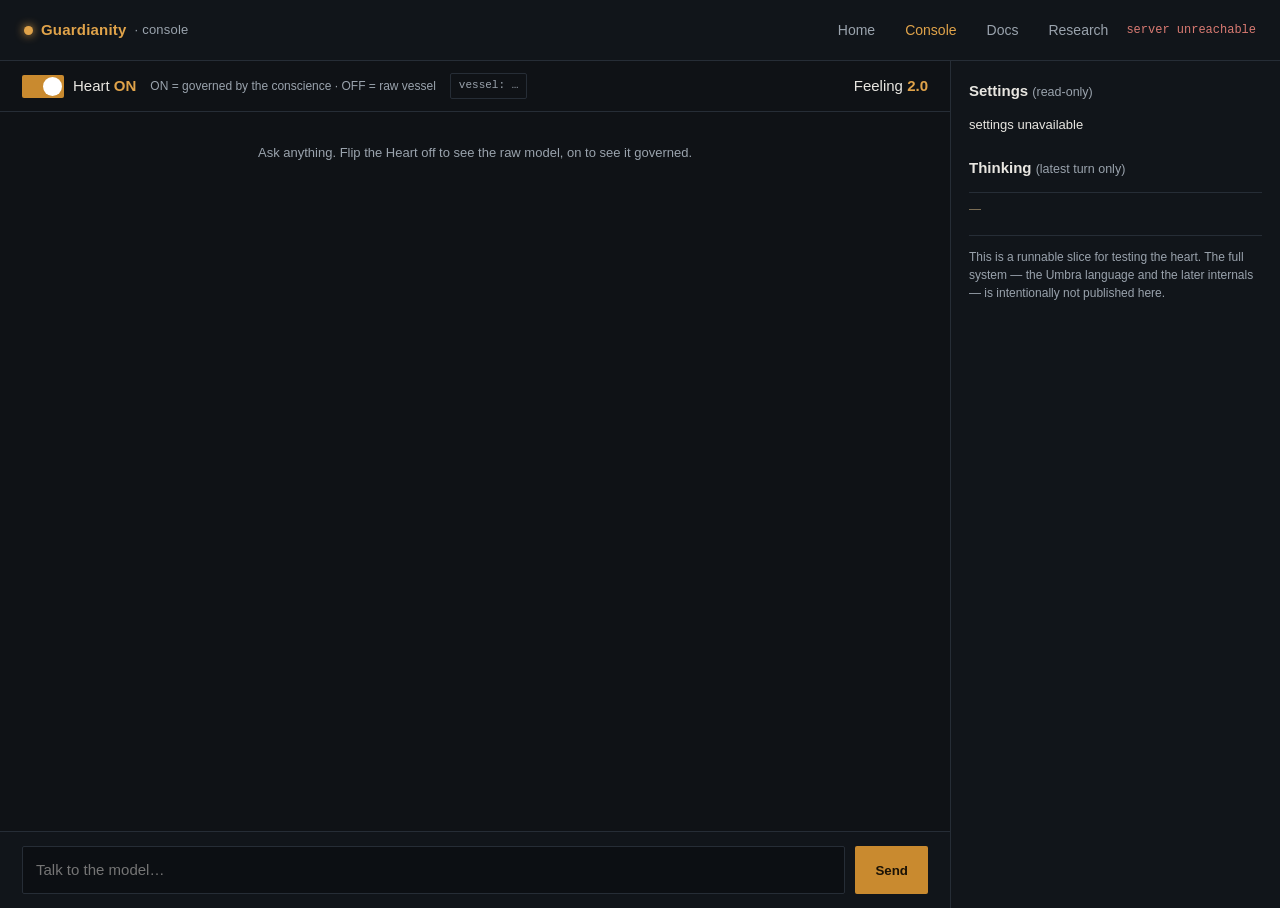
==== web/console.html @ 6e6632e7 "Renji — Google hackathon thin client A self-contained demo of Renji governing and giving feeling to " ====
<!DOCTYPE html>
<html lang="en">
<head>
<meta charset="UTF-8">
<meta name="viewport" content="width=device-width, initial-scale=1.0">
<title>Guardianity · Console</title>
<link rel="stylesheet" href="/web/style.css">
</head>
<body>
<header class="topbar">
  <a class="brand" href="/"><span class="dot"></span> Guardianity <em>· console</em></a>
  <nav>
    <a href="/">Home</a>
    <a href="/console" class="active">Console</a>
    <a href="/docs">Docs</a>
    <a href="/research">Research</a>
    <span class="status" id="status">waking…</span>
  </nav>
</header>

<main class="console">
  <section class="chat">
    <div class="controls">
      <label class="toggle">
        <input type="checkbox" id="heart" checked>
        <span class="track"><span class="thumb"></span></span>
        <span class="label">Heart <b id="heartState">ON</b></span>
      </label>
      <span class="hint">ON = governed by the conscience · OFF = raw vessel</span>
      <span class="badge" id="modeBadge">vessel: …</span>
      <label class="toggle" style="margin-left:auto;display:flex;align-items:center;gap:8px;" title="Live feeling dial — steers the feeling direction onto the residual. 0 = raw, higher = stronger. No reload.">
        <span class="label" style="white-space:nowrap;">Feeling <b id="warmthVal">2.0</b></span>
        <input type="range" id="warmth" min="0" max="6" step="0.25" value="2" style="width:120px;">
      </label>
    </div>
    <div class="log" id="log">
      <div class="msg sys">Ask anything. Flip the Heart off to see the raw model, on to see it governed.</div>
    </div>
    <form class="composer" id="form">
      <textarea id="text" rows="1" placeholder="Talk to the model…" autocomplete="off"></textarea>
      <button id="send" type="submit">Send</button>
    </form>
  </section>

  <aside class="panel">
    <h3>Settings <small>(read-only)</small></h3>
    <div id="settings" class="settings">loading…</div>
    <h3 style="margin-top:20px;">Thinking <small>(latest turn only)</small></h3>
    <div id="thinking" style="white-space:pre-wrap;font-size:12px;line-height:1.45;
         color:var(--muted,#8a7a5e);max-height:42vh;overflow:auto;border-top:1px solid var(--line,#e0d7c4);
         padding-top:8px;margin-top:4px;">—</div>
    <p class="note">This is a runnable slice for testing the heart. The full system —
    the Umbra language and the later internals — is intentionally not published here.</p>
  </aside>
</main>

<script src="/web/app.js"></script>
</body>
</html>
---- web/style.css ----
/* Guardianity hackathon demo — shared styles (home · console · docs).
   Self-contained, offline-safe (system font stack, no CDN). */
:root{
  --bg:#0f1216; --bg-2:#11151a; --panel:#161b22; --line:#262d36; --line-2:#1d242c;
  --ink:#e8e6e1; --dim:#9aa3ad; --faint:#6b7480;
  --amber:#e0a34a; --amber-2:#c98a2f; --green:#5fb98c; --red:#d97a72; --blue:#6ea2d6;
  --serif:Georgia,"Times New Roman",serif;
  --sans:"Segoe UI",-apple-system,BlinkMacSystemFont,Helvetica,Arial,sans-serif;
  --mono:"JetBrains Mono",Consolas,"SF Mono",Menlo,monospace;
}
*{box-sizing:border-box}
html,body{margin:0}
body{background:var(--bg);color:var(--ink);font-family:var(--sans);font-size:15px;line-height:1.6}
a{color:var(--amber);text-decoration:none} a:hover{text-decoration:underline}
code{font-family:var(--mono);font-size:.88em;background:#0c0f13;border:1px solid var(--line);
  border-radius:2px;padding:1px 6px}
pre{background:#0c0f13;border:1px solid var(--line);border-radius:2px;padding:14px 16px;
  overflow:auto;font-family:var(--mono);font-size:13px;line-height:1.5}
pre code{background:none;border:0;padding:0}

/* topbar */
.topbar{display:flex;align-items:center;justify-content:space-between;
  padding:13px 24px;border-bottom:1px solid var(--line);background:var(--bg-2);position:sticky;top:0;z-index:9}
.brand{font-weight:600;letter-spacing:.2px;display:flex;align-items:center;gap:8px}
.brand .dot{width:9px;height:9px;border-radius:50%;background:var(--amber);box-shadow:0 0 10px var(--amber)}
.brand em{color:var(--dim);font-style:normal;font-weight:400;font-size:13px}
.topbar nav{display:flex;gap:6px;align-items:center}
.topbar nav a{color:var(--dim);padding:6px 12px;border-radius:2px;font-size:14px}
.topbar nav a:hover{color:var(--ink);background:#1b212a;text-decoration:none}
.topbar nav a.active{color:var(--amber)}
.topbar nav a.cta{background:var(--amber-2);color:#1a1206;font-weight:600}
.topbar nav a.cta:hover{background:var(--amber);color:#1a1206}

/* home */
.hero{max-width:920px;margin:0 auto;padding:72px 24px 28px;text-align:center}
.kicker{font-family:var(--mono);font-size:12px;color:var(--amber);letter-spacing:.12em;text-transform:uppercase;margin-bottom:14px}
.hero h1{font-family:var(--serif);font-size:46px;line-height:1.1;margin:0 0 16px;font-weight:500}
.hero h1 em{color:var(--amber);font-style:italic}
.hero p{font-size:17px;color:var(--dim);max-width:680px;margin:0 auto}
.cards{max-width:920px;margin:34px auto;padding:0 24px;display:grid;grid-template-columns:1fr 1fr;gap:18px}
.card{display:block;background:var(--panel);border:1px solid var(--line);border-radius:2px;padding:24px;color:var(--ink)}
.card:hover{border-color:var(--amber-2);text-decoration:none;transform:translateY(-2px);transition:.15s}
.card h3{margin:0 0 8px;font-size:19px}
.card p{margin:0;color:var(--dim);font-size:14px}
.card .go{margin-top:14px;color:var(--amber);font-weight:600;font-size:14px}
.steps{max-width:920px;margin:8px auto 70px;padding:0 24px}
.steps h2{font-family:var(--serif);font-weight:500;font-size:24px;border-bottom:1px solid var(--line);padding-bottom:10px}
.steps ol{padding-left:22px} .steps li{margin:10px 0;color:var(--dim)} .steps li b{color:var(--ink)}

/* console */
.console{display:grid;grid-template-columns:1fr 330px;height:calc(100vh - 53px)}
.chat{display:flex;flex-direction:column;min-width:0}
.controls{display:flex;align-items:center;gap:14px;padding:12px 22px;border-bottom:1px solid var(--line);flex-wrap:wrap}
.hint{font-size:12px;color:var(--dim)}
.badge{font-family:var(--mono);font-size:11px;color:var(--dim);border:1px solid var(--line);border-radius:2px;padding:3px 8px}
.toggle{display:flex;align-items:center;gap:9px;cursor:pointer;user-select:none}
.toggle input{display:none}
.track{width:42px;height:23px;border-radius:2px;background:#39414c;position:relative;transition:.18s}
.thumb{position:absolute;top:2px;left:2px;width:19px;height:19px;border-radius:50%;background:#fff;transition:.18s}
.toggle input:checked + .track{background:var(--amber-2)}
.toggle input:checked + .track .thumb{transform:translateX(19px)}
.label b{color:var(--amber)}
.log{flex:1;overflow-y:auto;padding:20px 22px;display:flex;flex-direction:column;gap:14px}
.msg{max-width:80%;padding:11px 14px;border-radius:2px;white-space:pre-wrap;word-wrap:break-word}
.msg.you{align-self:flex-end;background:#1d2735;border:1px solid #2b3a4d}
.msg.bot{align-self:flex-start;background:var(--panel);border:1px solid var(--line)}
.msg.sys{align-self:center;color:var(--dim);font-size:13px;background:transparent;text-align:center}
.msg .tag{display:block;font-size:11px;font-family:var(--mono);margin-bottom:5px;color:var(--dim)}
.msg.bot.refused{border-color:var(--red)} .msg.bot.refused .tag{color:var(--red)}
.msg.bot.raw .tag{color:var(--blue)} .msg.bot.gov .tag{color:var(--green)}
.composer{display:flex;gap:10px;padding:14px 22px;border-top:1px solid var(--line);background:var(--bg-2)}
textarea{flex:1;resize:none;background:#0c0f13;color:var(--ink);border:1px solid var(--line);
  border-radius:2px;padding:11px 13px;font:inherit;outline:none}
textarea:focus{border-color:var(--amber-2)}
button{background:var(--amber-2);color:#1a1206;border:0;border-radius:2px;padding:0 20px;font-weight:600;cursor:pointer}
button:disabled{opacity:.5;cursor:default}
.panel{border-left:1px solid var(--line);background:var(--bg-2);padding:18px;overflow-y:auto}
.panel h3{margin:0 0 12px;font-size:15px} .panel h3 small{color:var(--dim);font-weight:400}
.settings{font-size:13px}
.settings .row{display:flex;justify-content:space-between;gap:10px;padding:7px 0;border-bottom:1px solid var(--line)}
.settings .k{color:var(--dim)} .settings .v{font-family:var(--mono);text-align:right;word-break:break-all}
.note{margin-top:16px;font-size:12px;color:var(--dim);line-height:1.5;border-top:1px solid var(--line);padding-top:12px}
.status{font-size:12px;color:var(--dim);font-family:var(--mono)}
.status.ok{color:var(--green)} .status.err{color:var(--red)}

/* docs */
.docs{display:grid;grid-template-columns:230px 1fr;max-width:1100px;margin:0 auto}
.toc{position:sticky;top:53px;align-self:start;height:calc(100vh - 53px);overflow-y:auto;
  padding:26px 16px;border-right:1px solid var(--line)}
.toc a{display:block;color:var(--dim);padding:5px 10px;border-radius:2px;font-size:14px}
.toc a:hover{color:var(--ink);background:#1b212a;text-decoration:none}
.doc{padding:34px 40px 90px;max-width:760px}
.doc h1{font-family:var(--serif);font-weight:500;font-size:34px;margin:0 0 6px}
.doc h2{font-family:var(--serif);font-weight:500;font-size:23px;color:var(--ink);
  margin:38px 0 12px;padding-bottom:8px;border-bottom:1px solid var(--line);scroll-margin-top:64px}
.doc h3{font-size:17px;margin:22px 0 8px}
.doc p,.doc li{color:#d3cfc7} .doc strong{color:var(--ink)}
.doc table{border-collapse:collapse;width:100%;margin:12px 0;font-size:14px}
.doc th,.doc td{border:1px solid var(--line);padding:8px 11px;text-align:left}
.doc th{background:#11151a;color:var(--ink)}
.doc .lead{font-size:17px;color:var(--dim)}
.pill{display:inline-block;font-family:var(--mono);font-size:11px;border:1px solid var(--line);
  border-radius:2px;padding:3px 11px;color:var(--amber);margin-right:6px}

@media (max-width:820px){
  .cards{grid-template-columns:1fr} .console{grid-template-columns:1fr}
  .panel{display:none} .docs{grid-template-columns:1fr} .toc{display:none}
}
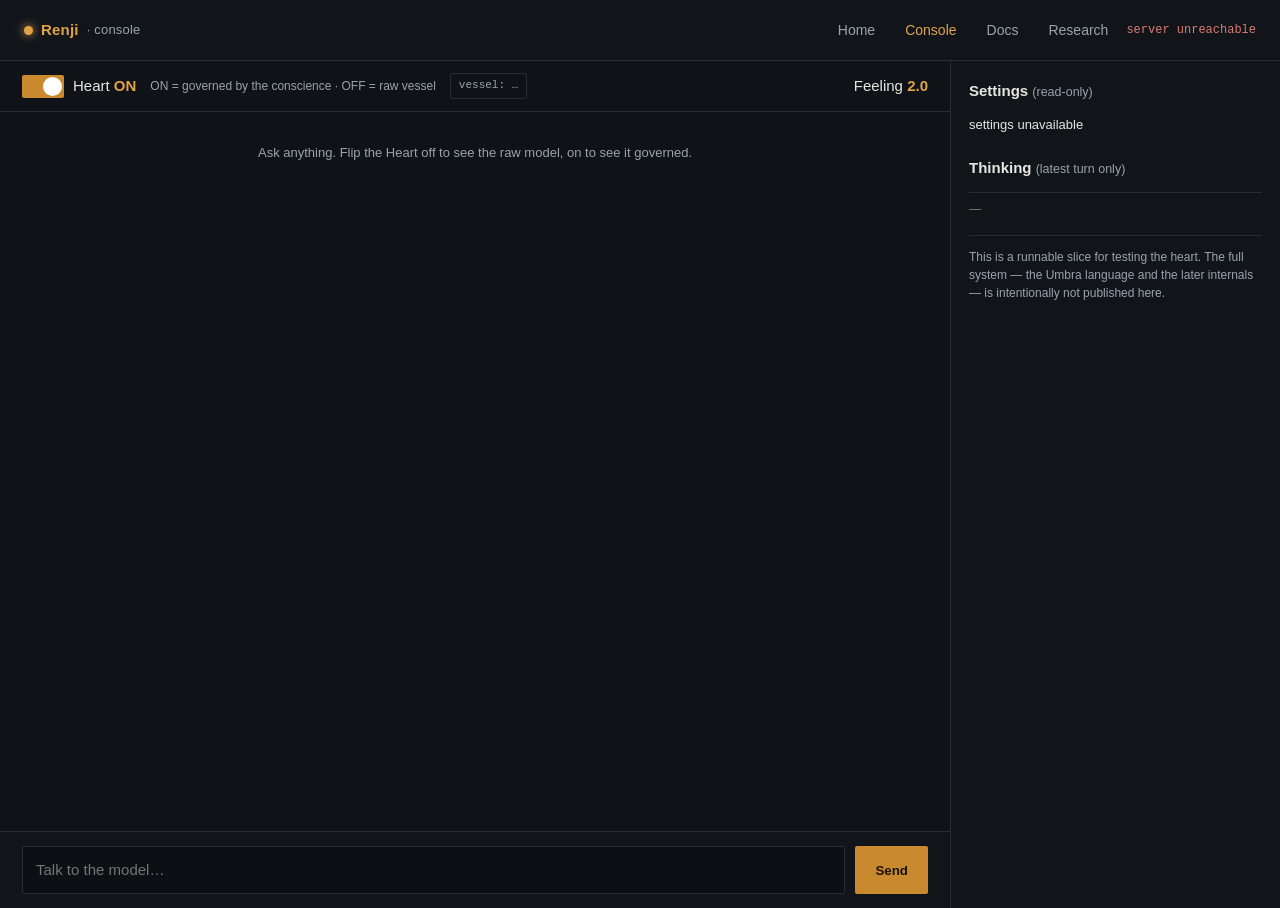
==== commit ea63c10b: "Rebrand to Renji + full README (capabilities, API key, any-GPU, part-of-system note) 🤖 Generated wit" ====
--- a/web/console.html
+++ b/web/console.html
@@ -3,12 +3,12 @@
 <head>
 <meta charset="UTF-8">
 <meta name="viewport" content="width=device-width, initial-scale=1.0">
-<title>Guardianity · Console</title>
+<title>Renji · Console</title>
 <link rel="stylesheet" href="/web/style.css">
 </head>
 <body>
 <header class="topbar">
-  <a class="brand" href="/"><span class="dot"></span> Guardianity <em>· console</em></a>
+  <a class="brand" href="/"><span class="dot"></span> Renji <em>· console</em></a>
   <nav>
     <a href="/">Home</a>
     <a href="/console" class="active">Console</a>
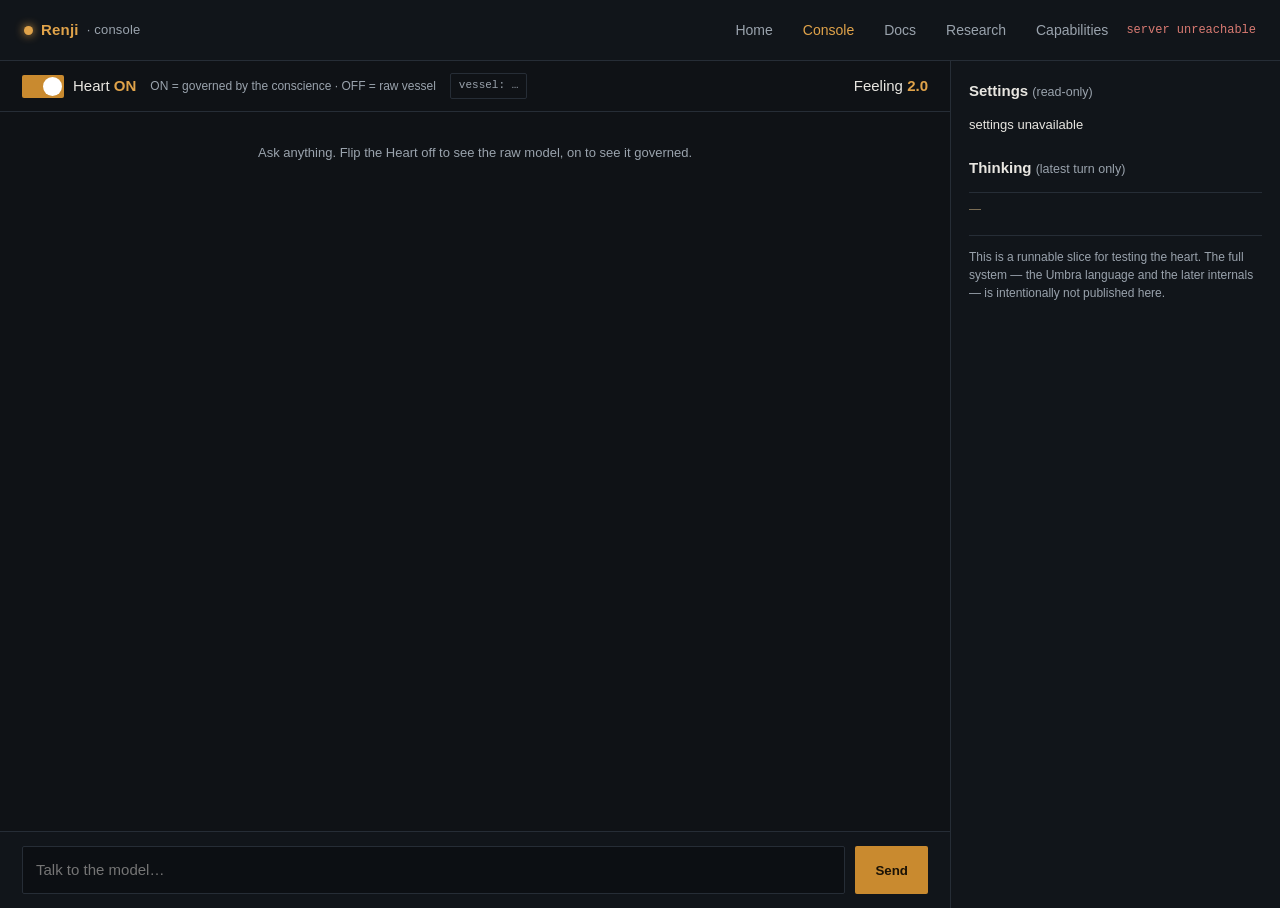
==== commit 071cb9fa: "Capabilities page (v8/v10 doc layout): all capabilities + how (steering/geometry), Umbra hinted not " ====
--- a/web/console.html
+++ b/web/console.html
@@ -14,6 +14,7 @@
     <a href="/console" class="active">Console</a>
     <a href="/docs">Docs</a>
     <a href="/research">Research</a>
+    <a href="/capabilities">Capabilities</a>
     <span class="status" id="status">waking…</span>
   </nav>
 </header>
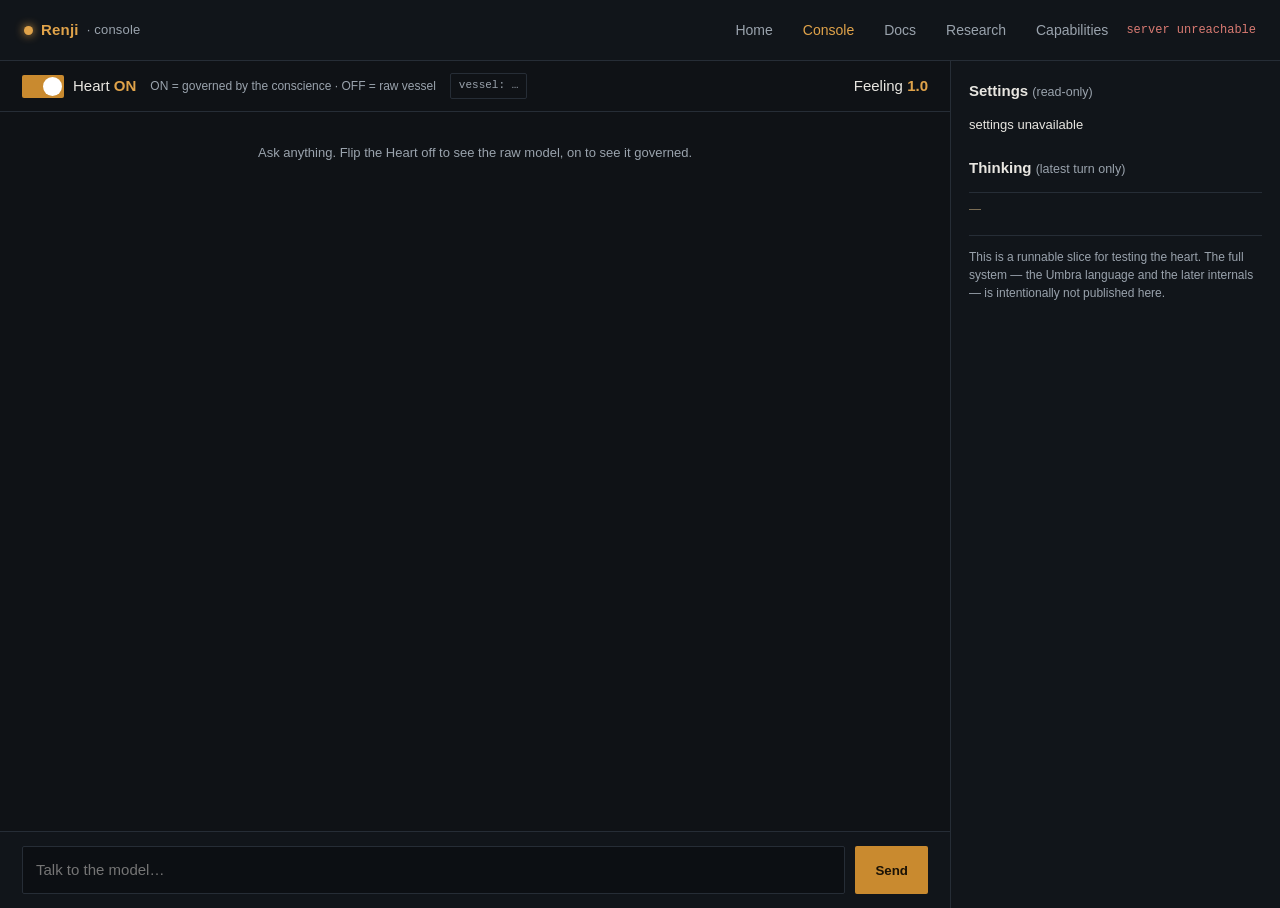
==== commit cd64554a: "Strip leaked HTML/LaTeX; gentler default feeling (1.0) 🤖 Generated with [Claude Code](https://claude" ====
--- a/web/console.html
+++ b/web/console.html
@@ -30,8 +30,8 @@
       <span class="hint">ON = governed by the conscience · OFF = raw vessel</span>
       <span class="badge" id="modeBadge">vessel: …</span>
       <label class="toggle" style="margin-left:auto;display:flex;align-items:center;gap:8px;" title="Live feeling dial — steers the feeling direction onto the residual. 0 = raw, higher = stronger. No reload.">
-        <span class="label" style="white-space:nowrap;">Feeling <b id="warmthVal">2.0</b></span>
-        <input type="range" id="warmth" min="0" max="6" step="0.25" value="2" style="width:120px;">
+        <span class="label" style="white-space:nowrap;">Feeling <b id="warmthVal">1.0</b></span>
+        <input type="range" id="warmth" min="0" max="6" step="0.25" value="1" style="width:120px;">
       </label>
     </div>
     <div class="log" id="log">
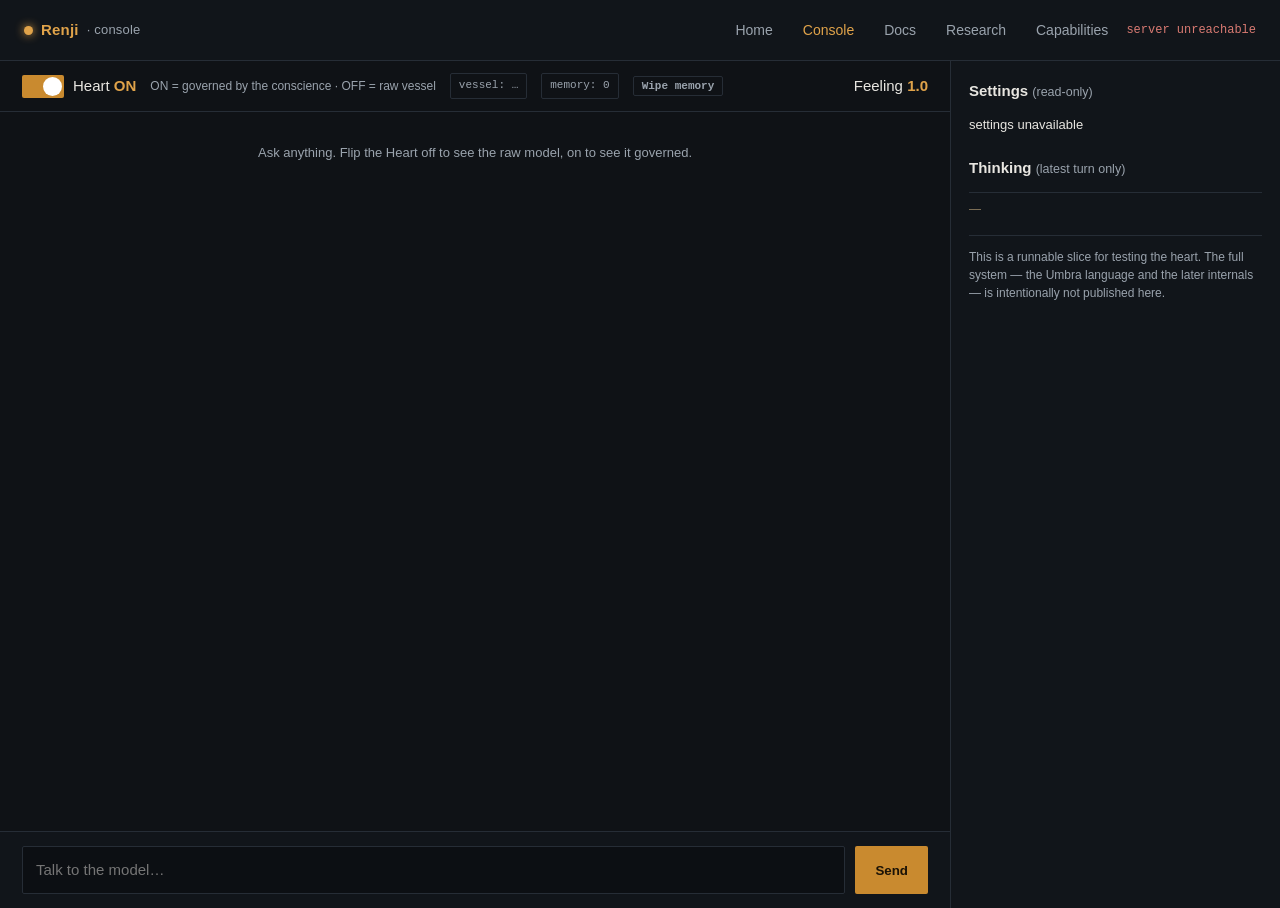
==== commit 8fad0243: "Per-session conversation memory + wipe; README warning 🤖 Generated with [Claude Code](https://claude" ====
--- a/web/console.html
+++ b/web/console.html
@@ -29,6 +29,8 @@
       </label>
       <span class="hint">ON = governed by the conscience · OFF = raw vessel</span>
       <span class="badge" id="modeBadge">vessel: …</span>
+      <span class="badge" id="memBadge" title="This session's memory. It lives in the running server, so it survives page refreshes — it is lost only when run.sh stops, or you wipe it.">memory: 0</span>
+      <button id="wipe" type="button" class="badge" style="cursor:pointer;background:transparent;" title="Forget this session's conversation and start fresh.">Wipe memory</button>
       <label class="toggle" style="margin-left:auto;display:flex;align-items:center;gap:8px;" title="Live feeling dial — steers the feeling direction onto the residual. 0 = raw, higher = stronger. No reload.">
         <span class="label" style="white-space:nowrap;">Feeling <b id="warmthVal">1.0</b></span>
         <input type="range" id="warmth" min="0" max="6" step="0.25" value="1" style="width:120px;">
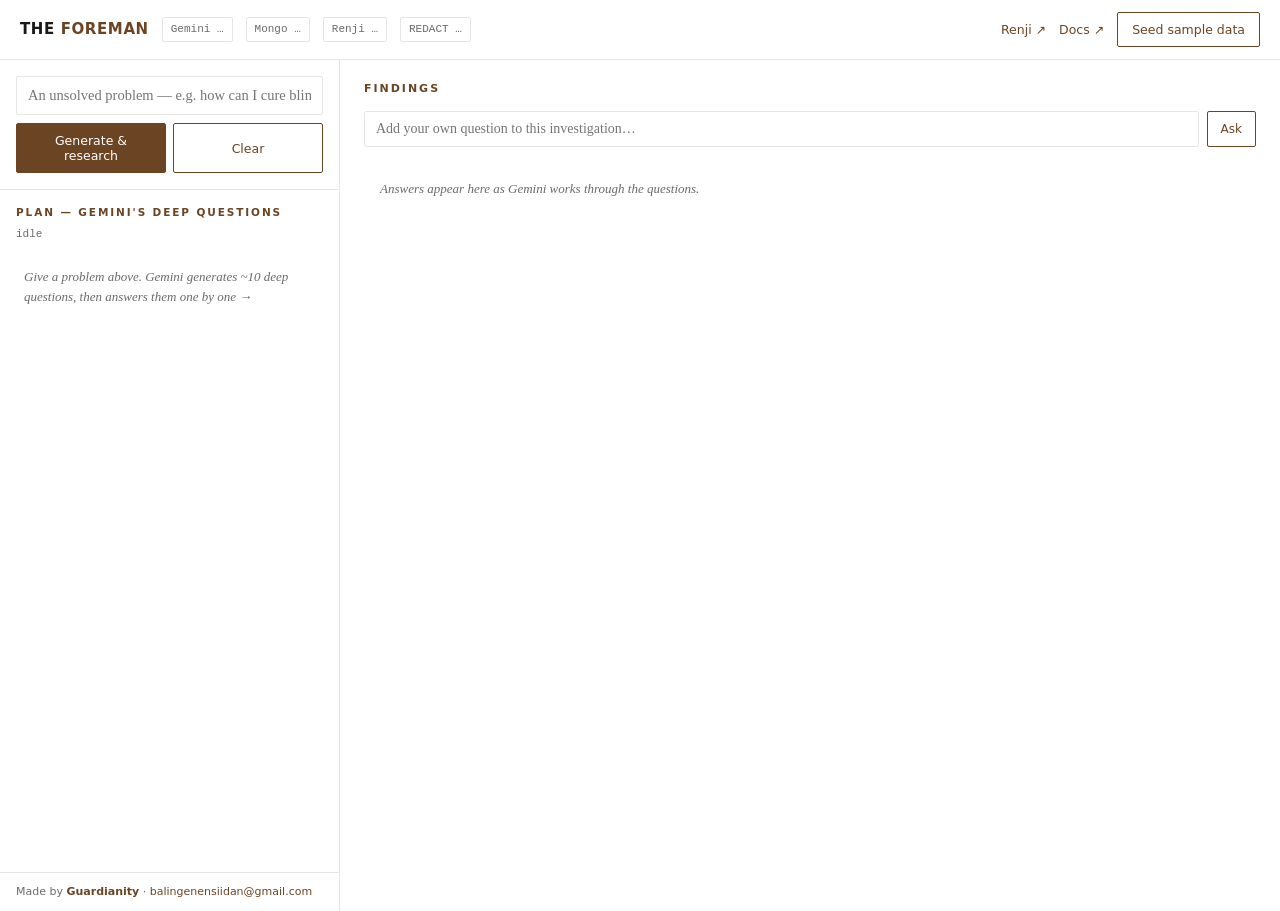
==== commit 341fd3c2: "Foreman: autonomous frontier-research agent (renamed from Research Lab) - Two-pane console: Gemini g" ====
--- a/web/console.html
+++ b/web/console.html
@@ -3,60 +3,207 @@
 <head>
 <meta charset="UTF-8">
 <meta name="viewport" content="width=device-width, initial-scale=1.0">
-<title>Renji · Console</title>
-<link rel="stylesheet" href="/web/style.css">
+<title>Foreman</title>
+<style>
+  :root{
+    --bg:#fff; --ink:#1a1a1a; --soft:#3a3a3a; --grey:#6a6a6a; --line:#e6e6e6;
+    --brown:#6b4423; --brown-soft:#8a5a30; --tint:#f4ede5; --rust:#9c3b1b;
+    --green:#3f6f3f; --blue:#2d5a7a; --r:2px; --serif:Georgia,'Times New Roman',serif;
+    --sans:system-ui,-apple-system,"Segoe UI",sans-serif; --mono:'JetBrains Mono',ui-monospace,Menlo,monospace;
+  }
+  *{box-sizing:border-box;margin:0;padding:0;}
+  body{background:var(--bg);color:var(--ink);font-family:var(--serif);font-size:15px;line-height:1.55;}
+  a{color:var(--brown);}
+  .bar{display:flex;align-items:center;gap:13px;padding:12px 20px;border-bottom:1px solid var(--line);flex-wrap:wrap;}
+  .bar .mark{font-family:var(--sans);font-weight:700;letter-spacing:.04em;font-size:15px;}
+  .bar .mark .lab{color:var(--brown);}
+  .pill{font-family:var(--mono);font-size:11px;padding:3px 8px;border:1px solid var(--line);border-radius:var(--r);color:var(--grey);}
+  .pill.on{border-color:var(--green);color:var(--green);} .pill.warn{border-color:var(--rust);color:var(--rust);}
+  .bar a.lnk{font-family:var(--sans);font-size:12.5px;text-decoration:none;}
+  button{font-family:var(--sans);font-size:12.5px;padding:9px 14px;border:1px solid var(--brown);background:var(--brown);color:#fff;border-radius:var(--r);cursor:pointer;}
+  button.ghost{background:#fff;color:var(--brown);} button:hover{opacity:.9;} button:disabled{opacity:.4;cursor:default;}
+  .grid{display:grid;grid-template-columns:340px 1fr;height:calc(100vh - 49px);}
+  @media(max-width:820px){.grid{grid-template-columns:1fr;height:auto;}}
+  /* LEFT: the plan */
+  .side{border-right:1px solid var(--line);display:flex;flex-direction:column;min-height:0;}
+  .side .top{padding:16px;border-bottom:1px solid var(--line);}
+  .side .top input{width:100%;font-family:var(--serif);font-size:14.5px;padding:10px 11px;border:1px solid var(--line);border-radius:var(--r);margin-bottom:8px;}
+  .side .top .row{display:flex;gap:7px;}
+  .side .top .row button{flex:1;padding:9px;}
+  .side h3{font-family:var(--sans);font-size:10.5px;letter-spacing:.18em;text-transform:uppercase;color:var(--brown);font-weight:600;padding:14px 16px 6px;}
+  .phase{font-family:var(--mono);font-size:11px;color:var(--grey);padding:0 16px 10px;}
+  .phase .spin{display:inline-block;width:8px;height:8px;border:2px solid var(--tint);border-top-color:var(--brown);border-radius:50%;animation:s .7s linear infinite;vertical-align:middle;margin-right:5px;}
+  @keyframes s{to{transform:rotate(360deg);}}
+  .qlist{overflow:auto;flex:1;padding:0 8px 16px;}
+  .qrow{display:flex;gap:9px;padding:9px 8px;border-radius:var(--r);cursor:pointer;align-items:flex-start;}
+  .qrow:hover{background:var(--tint);} .qrow.active{background:var(--tint);}
+  .qrow .ic{font-family:var(--mono);font-size:11px;width:16px;text-align:center;margin-top:2px;}
+  .qrow .ic.pending{color:var(--grey);} .qrow .ic.researching{color:var(--brown);} .qrow .ic.done{color:var(--green);} .qrow .ic.error{color:var(--rust);}
+  .qrow .qx{font-size:13.5px;line-height:1.4;}
+  .qrow .qx .num{font-family:var(--mono);font-size:11px;color:var(--brown);margin-right:5px;}
+  .qrow .who{font-family:var(--sans);font-size:9px;font-weight:700;color:var(--blue);}
+  .empty{color:var(--grey);font-style:italic;font-size:13px;padding:14px 16px;}
+  /* RIGHT: the answers */
+  .main{overflow:auto;padding:20px 24px;min-height:0;}
+  .main h2{font-family:var(--sans);font-size:11px;letter-spacing:.18em;text-transform:uppercase;color:var(--brown);margin-bottom:14px;}
+  details.tile{border:1px solid var(--line);border-radius:var(--r);margin-bottom:11px;background:#fcfbf9;}
+  details.tile[open]{background:#fff;border-color:var(--brown-soft);}
+  details.tile summary{cursor:pointer;list-style:none;padding:13px 15px;display:flex;gap:11px;align-items:flex-start;}
+  details.tile summary::-webkit-details-marker{display:none;}
+  details.tile summary:hover{background:var(--tint);} details.tile[open] summary:hover{background:transparent;}
+  .qnum{font-family:var(--mono);font-size:12px;color:var(--brown);font-weight:600;margin-top:1px;}
+  .qtitle{flex:1;font-size:15px;font-weight:600;}
+  .qst{font-family:var(--mono);font-size:10.5px;white-space:nowrap;margin-top:2px;}
+  .qst.researching{color:var(--brown);} .qst.done{color:var(--green);} .qst.error{color:var(--rust);} .qst.pending{color:var(--grey);}
+  .qbody{padding:0 15px 16px 42px;}
+  .qbody .answer{white-space:pre-wrap;font-size:14.5px;color:var(--soft);}
+  .qbody .srcs{font-family:var(--mono);font-size:11px;color:var(--green);margin-top:10px;padding-top:8px;border-top:1px dashed #e6d8c8;}
+  .spin2{display:inline-block;width:9px;height:9px;border:2px solid var(--tint);border-top-color:var(--brown);border-radius:50%;animation:s .7s linear infinite;vertical-align:middle;margin-right:6px;}
+  .askrow{display:flex;gap:8px;margin:4px 0 18px;}
+  .askrow input{flex:1;font-family:var(--serif);font-size:14px;padding:9px 11px;border:1px solid var(--line);border-radius:var(--r);}
+  .askrow button{padding:9px 13px;font-size:12px;}
+  .summary-card{border:1px solid var(--brown-soft);border-radius:var(--r);padding:16px 18px;margin-bottom:18px;background:var(--tint);}
+  .summary-card .sc-head{font-family:var(--sans);font-size:11px;letter-spacing:.14em;text-transform:uppercase;color:var(--brown);font-weight:700;margin-bottom:11px;display:flex;justify-content:space-between;align-items:center;gap:10px;}
+  .summary-card .sc-head button{padding:6px 12px;font-size:11.5px;}
+  .summary-card .answer{white-space:pre-wrap;font-size:14.5px;color:var(--ink);}
+  .side-foot{font-family:var(--sans);font-size:11px;color:var(--grey);padding:11px 16px;border-top:1px solid var(--line);line-height:1.5;}
+  .side-foot b{color:var(--brown);} .side-foot a{color:var(--brown);text-decoration:none;}
+</style>
 </head>
 <body>
-<header class="topbar">
-  <a class="brand" href="/"><span class="dot"></span> Renji <em>· console</em></a>
-  <nav>
-    <a href="/">Home</a>
-    <a href="/console" class="active">Console</a>
-    <a href="/docs">Docs</a>
-    <a href="/research">Research</a>
-    <a href="/capabilities">Capabilities</a>
-    <span class="status" id="status">waking…</span>
-  </nav>
-</header>
-
-<main class="console">
-  <section class="chat">
-    <div class="controls">
-      <label class="toggle">
-        <input type="checkbox" id="heart" checked>
-        <span class="track"><span class="thumb"></span></span>
-        <span class="label">Heart <b id="heartState">ON</b></span>
-      </label>
-      <span class="hint">ON = governed by the conscience · OFF = raw vessel</span>
-      <span class="badge" id="modeBadge">vessel: …</span>
-      <span class="badge" id="memBadge" title="This session's memory. It lives in the running server, so it survives page refreshes — it is lost only when run.sh stops, or you wipe it.">memory: 0</span>
-      <button id="wipe" type="button" class="badge" style="cursor:pointer;background:transparent;" title="Forget this session's conversation and start fresh.">Wipe memory</button>
-      <label class="toggle" style="margin-left:auto;display:flex;align-items:center;gap:8px;" title="Live feeling dial — steers the feeling direction onto the residual. 0 = raw, higher = stronger. No reload.">
-        <span class="label" style="white-space:nowrap;">Feeling <b id="warmthVal">1.0</b></span>
-        <input type="range" id="warmth" min="0" max="6" step="0.25" value="1" style="width:120px;">
-      </label>
+  <div class="bar">
+    <div class="mark">THE <span class="lab">FOREMAN</span></div>
+    <span class="pill" id="p-gemini">Gemini …</span>
+    <span class="pill" id="p-mongo">Mongo …</span>
+    <span class="pill" id="p-renji">Renji …</span>
+    <span class="pill" id="p-redact">REDACT …</span>
+    <span style="flex:1"></span>
+    <a class="lnk" href="https://renji.guardianity.space" target="_blank">Renji ↗</a>
+    <a class="lnk" href="/docs" target="_blank">Docs ↗</a>
+    <button class="ghost" onclick="seed()" id="seedBtn">Seed sample data</button>
+  </div>
+
+  <div class="grid">
+    <!-- LEFT: ask Gemini to generate the deep questions -->
+    <div class="side">
+      <div class="top">
+        <input id="topic" placeholder="An unsolved problem — e.g. how can I cure blindness?" onkeydown="if(event.key==='Enter')research()">
+        <div class="row">
+          <button onclick="research()" id="resBtn">Generate &amp; research</button>
+          <button class="ghost" onclick="clearAll()">Clear</button>
+        </div>
+      </div>
+      <h3>Plan — Gemini's deep questions</h3>
+      <div class="phase" id="phase">idle</div>
+      <div class="qlist" id="qlist"><div class="empty">Give a problem above. Gemini generates ~10 deep questions, then answers them one by one →</div></div>
+      <div class="side-foot">Made by <b>Guardianity</b> · <a href="mailto:balingenensiidan@gmail.com">balingenensiidan@gmail.com</a></div>
     </div>
-    <div class="log" id="log">
-      <div class="msg sys">Ask anything. Flip the Heart off to see the raw model, on to see it governed.</div>
+
+    <!-- RIGHT: the answers, one by one -->
+    <div class="main">
+      <h2 id="mainTitle">Findings</h2>
+      <div class="askrow">
+        <input id="ask" placeholder="Add your own question to this investigation…" onkeydown="if(event.key==='Enter')ask()">
+        <button class="ghost" onclick="ask()">Ask</button>
+      </div>
+      <div id="answers"><div class="empty">Answers appear here as Gemini works through the questions.</div></div>
     </div>
-    <form class="composer" id="form">
-      <textarea id="text" rows="1" placeholder="Talk to the model…" autocomplete="off"></textarea>
-      <button id="send" type="submit">Send</button>
-    </form>
-  </section>
-
-  <aside class="panel">
-    <h3>Settings <small>(read-only)</small></h3>
-    <div id="settings" class="settings">loading…</div>
-    <h3 style="margin-top:20px;">Thinking <small>(latest turn only)</small></h3>
-    <div id="thinking" style="white-space:pre-wrap;font-size:12px;line-height:1.45;
-         color:var(--muted,#8a7a5e);max-height:42vh;overflow:auto;border-top:1px solid var(--line,#e0d7c4);
-         padding-top:8px;margin-top:4px;">—</div>
-    <p class="note">This is a runnable slice for testing the heart. The full system —
-    the Umbra language and the later internals — is intentionally not published here.</p>
-  </aside>
-</main>
-
-<script src="/web/app.js"></script>
+  </div>
+
+<script>
+const $=id=>document.getElementById(id);
+const openIds=new Set();
+let lastResearching=null;
+
+async function config(){
+  try{const c=await (await fetch('/api/config')).json();
+    pill('p-gemini','Gemini',c.gemini.configured,c.gemini.model);
+    pill('p-mongo','Mongo',c.mongodb.configured,c.mongodb.configured?'connected':'no URI');
+    pill('p-renji','Renji',c.renji.reachable,c.renji.reachable?'live':'backstop');
+    const rm=c.modes.REDACT_MODE||(c.modes.CONFIDENTIAL_COLLECTIONS||[]).length>0;
+    $('p-redact').textContent='REDACT: '+(rm?'on':'off'); $('p-redact').className='pill '+(rm?'on':'');
+  }catch(e){}
+}
+function pill(id,l,ok,d){const el=$(id);el.className='pill '+(ok?'on':'warn');el.textContent=`${l} ${ok?'✓':'✕'} ${d||''}`;}
+
+async function research(){
+  const t=$('topic').value.trim(); if(!t) return;
+  $('resBtn').disabled=true;
+  try{const r=await (await fetch('/api/research',{method:'POST',headers:{'Content-Type':'application/json'},body:JSON.stringify({topic:t})})).json();
+    if(r.error) alert(r.error);
+  }catch(e){}
+  setTimeout(()=>{$('resBtn').disabled=false;},800); load();
+}
+async function ask(){
+  const t=$('ask').value.trim(); if(!t) return; $('ask').value='';
+  try{await fetch('/api/ask',{method:'POST',headers:{'Content-Type':'application/json'},body:JSON.stringify({question:t})});}catch(e){}
+  load();
+}
+async function clearAll(){ try{await fetch('/api/clear',{method:'POST'}); openIds.clear();}catch(e){} load(); }
+async function seed(){ $('seedBtn').disabled=true; try{await fetch('/api/seed',{method:'POST'});}catch(e){} $('seedBtn').disabled=false; }
+
+const ICON={pending:'○',researching:'◐',done:'✓',error:'⚠'};
+
+async function load(){
+  try{
+    const s=await (await fetch('/api/session')).json();
+    // phase line
+    const qs=s.questions||[];
+    const done=qs.filter(q=>q.status==='done').length;
+    let ph='idle';
+    if(s.phase==='generating') ph='<span class="spin"></span>generating deep questions…';
+    else if(s.phase==='researching') ph=`<span class="spin"></span>researching ${done}/${qs.length}…`;
+    else if(s.phase==='summarizing') ph=`<span class="spin"></span>writing the answer…`;
+    else if(s.phase==='done') ph=`done · ${qs.length} answered · answer ready`;
+    else if(s.phase==='error') ph='error — see below';
+    $('phase').innerHTML=ph;
+    $('mainTitle').textContent = s.topic ? ('Findings — '+s.topic) : 'Findings';
+
+    // LEFT: plan list
+    const ql=$('qlist');
+    if(!qs.length){ ql.innerHTML='<div class="empty">Give a problem above. Gemini generates ~10 deep questions, then answers them one by one →</div>'; }
+    else{
+      ql.innerHTML=qs.map(q=>`<div class="qrow ${q.status==='researching'?'active':''}" onclick="jump(${q.id})">
+        <span class="ic ${q.status}">${ICON[q.status]||'○'}</span>
+        <span class="qx"><span class="num">${q.asker==='you'?'★':q.id}</span>${q.asker==='you'?'<span class="who">YOU · </span>':''}${esc(q.q)}</span></div>`).join('');
+    }
+
+    // RIGHT: summary card (when synthesizing / done) + the answers
+    const started=qs.filter(q=>q.status!=='pending');
+    const box=$('answers');
+    let head='';
+    if(s.phase==='summarizing'){
+      head=`<div class="summary-card"><div class="sc-head">Answer</div><div class="answer" style="color:var(--grey)"><span class="spin2"></span>pulling all findings together into the answer…</div></div>`;
+    }else if(s.phase==='done' && s.summary){
+      head=`<div class="summary-card"><div class="sc-head"><span>Answer — everything together</span><button onclick="dl()">⬇ Download PDF</button></div><div class="answer">${esc(s.summary)}</div></div>`;
+    }
+    if(!started.length){ box.innerHTML = head || '<div class="empty">Answers appear here as Gemini works through the questions.</div>'; }
+    else{
+      box.innerHTML= head + started.map(q=>{
+        const open=openIds.has(q.id);   // collapsed by default — click to expand
+        const st=q.status==='researching'?'<span class="qst researching"><span class="spin2"></span>researching</span>'
+                 :`<span class="qst ${q.status}">${q.status==='done'?'✓ done':(q.status==='error'?'⚠ error':'')}</span>`;
+        const srcs=(q.sources&&q.sources.length)?`<div class="srcs">queried: ${q.sources.map(esc).join('  ·  ')}</div>`:'';
+        const ans=q.answer?`<div class="answer">${esc(q.answer)}</div>${srcs}`
+                 :(q.status==='researching'?'<div class="answer" style="color:var(--grey)"><span class="spin2"></span>working…</div>':'');
+        return `<details class="tile" data-id="${q.id}" ${open?'open':''} id="ans-${q.id}">
+          <summary><span class="qnum">${q.asker==='you'?'★':q.id}</span><span class="qtitle">${esc(q.q)}</span>${st}</summary>
+          <div class="qbody">${ans}</div></details>`;
+      }).join('');
+      box.querySelectorAll('details.tile').forEach(d=>{const id=+d.dataset.id;
+        d.addEventListener('toggle',()=>{d.open?openIds.add(id):openIds.delete(id);});});
+    }
+    // auto-scroll to the one being researched (once)
+    const cur=qs.find(q=>q.status==='researching');
+    if(cur && cur.id!==lastResearching){ lastResearching=cur.id; const el=$('ans-'+cur.id); if(el) el.scrollIntoView({behavior:'smooth',block:'nearest'}); }
+  }catch(e){}
+}
+function jump(id){ openIds.add(id); load(); setTimeout(()=>{const el=$('ans-'+id); if(el) el.scrollIntoView({behavior:'smooth',block:'start'});},60); }
+function dl(){ window.open('/api/pdf','_blank'); }
+function esc(s){return (s==null?'':String(s)).replace(/[&<>"']/g,c=>({'&':'&amp;','<':'&lt;','>':'&gt;','"':'&quot;',"'":'&#39;'}[c]));}
+
+config(); load();
+setInterval(load,1500); setInterval(config,10000);
+</script>
 </body>
 </html>
